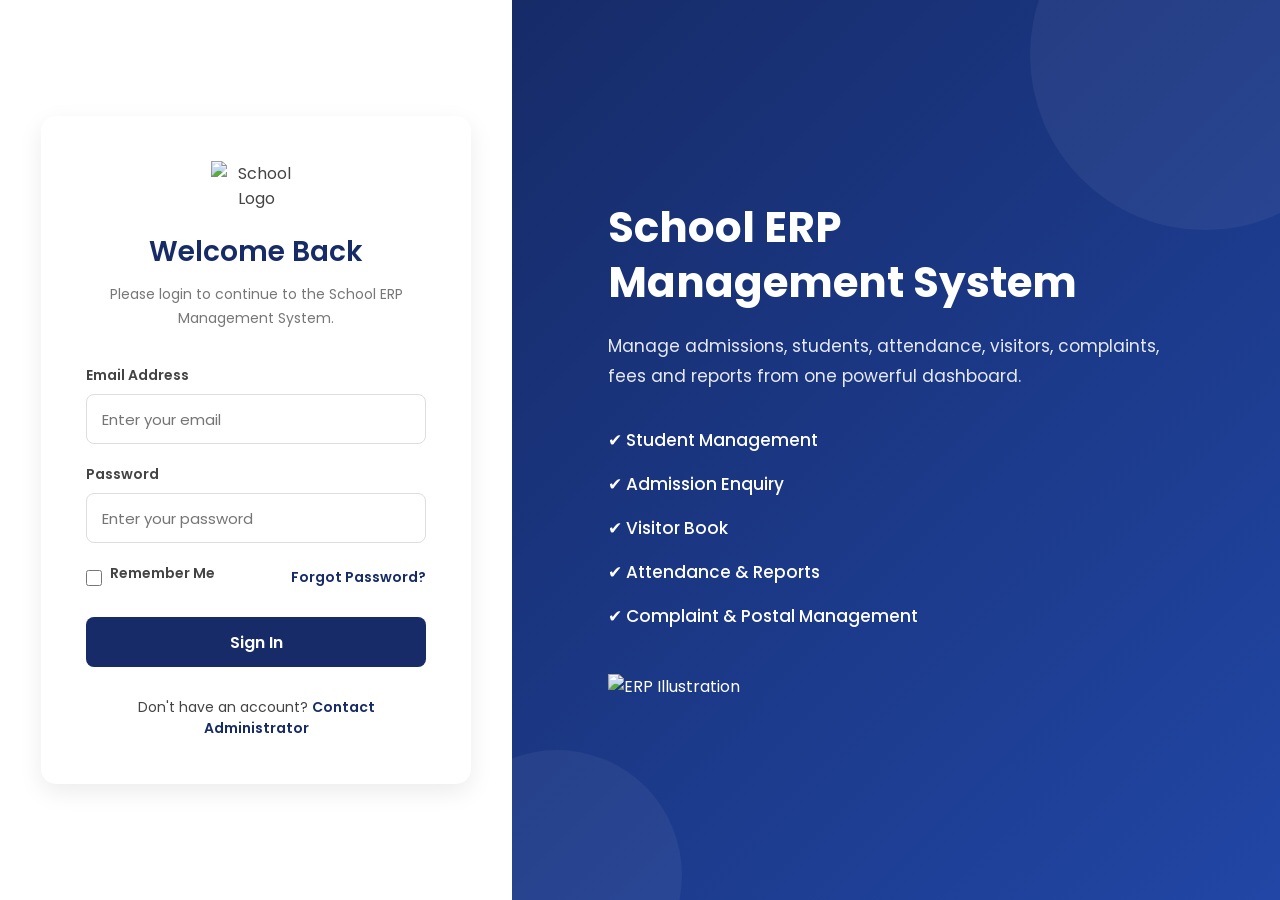
==== index.html @ 75f27704 "Initial commit" ====
<!doctype html>
<html lang="en">
  <head>
    <meta charset="UTF-8" />
    <meta name="viewport" content="width=device-width, initial-scale=1.0" />
    <title>School ERP - Login</title>

    <link rel="stylesheet" href="css/style.css" />
    <link rel="stylesheet" href="css/login.css" />
    <link rel="preconnect" href="https://fonts.googleapis.com" />
    <link rel="preconnect" href="https://fonts.gstatic.com" crossorigin />
    <link
      href="https://fonts.googleapis.com/css2?family=Poppins:wght@300;400;500;600;700&display=swap"
      rel="stylesheet"
    />
  </head>

  <body>
    <div class="login-container">
      <!-- Left Panel -->
      <div class="left-panel">
        <div class="login-card fade">
          <div class="login-header">
            <img src="images/logo.png" alt="School Logo" />
            <h2>Welcome Back</h2>
            <p>Please login to continue to the School ERP Management System.</p>
          </div>

          <form class="login-form">
            <div class="input-group">
              <label>Email Address</label>
              <input
                type="email"
                class="form-control"
                placeholder="Enter your email"
              />
            </div>

            <div class="input-group">
              <label>Password</label>
              <input
                type="password"
                class="form-control"
                placeholder="Enter your password"
              />
            </div>

            <div class="options">
              <div class="remember">
                <input type="checkbox" id="remember" />
                <label for="remember">Remember Me</label>
              </div>

              <a href="#">Forgot Password?</a>
            </div>

            <button type="submit" class="login-btn">Sign In</button>
          </form>

          <div class="login-footer">
            Don't have an account?
            <a href="#">Contact Administrator</a>
          </div>
        </div>
      </div>

      <!-- Right Panel -->
      <div class="right-panel">
        <div class="banner-content">
          <h1>School ERP<br />Management System</h1>

          <p>
            Manage admissions, students, attendance, visitors, complaints, fees
            and reports from one powerful dashboard.
          </p>

          <div class="features">
            <div class="feature">✔ Student Management</div>

            <div class="feature">✔ Admission Enquiry</div>

            <div class="feature">✔ Visitor Book</div>

            <div class="feature">✔ Attendance & Reports</div>

            <div class="feature">✔ Complaint & Postal Management</div>
          </div>

          <img
            src="images/login-banner.png"
            alt="ERP Illustration"
            class="banner-image"
          />
        </div>
      </div>
    </div>

    <script src="js/login.js"></script>
  </body>
</html>
---- css/style.css ----
/* ======================================================
   SCHOOL ERP - GLOBAL STYLESHEET
   Author: ChatGPT
====================================================== */

/* =============================
   GOOGLE FONT
============================= */
@import url("https://fonts.googleapis.com/css2?family=Poppins:wght@300;400;500;600;700;800&display=swap");

/* =============================
   RESET
============================= */

* {
  margin: 0;
  padding: 0;
  box-sizing: border-box;
}

/* =============================
   ROOT VARIABLES
============================= */

:root {
  --primary: #162b68;
  --primary-light: #2146a5;

  --secondary: #f4b544;

  --background: #f4f6f9;

  --white: #ffffff;

  --black: #111111;

  --text: #444444;

  --text-light: #777777;

  --border: #dddddd;

  --success: #28a745;

  --danger: #dc3545;

  --warning: #ffc107;

  --shadow: 0 4px 15px rgba(0, 0, 0, 0.08);

  --radius: 10px;
}

/* =============================
   BODY
============================= */

body {
  font-family: "Poppins", sans-serif;

  background: var(--background);

  color: var(--text);
}

/* =============================
   HEADINGS
============================= */

h1 {
  font-size: 34px;

  font-weight: 700;
}

h2 {
  font-size: 28px;

  font-weight: 600;
}

h3 {
  font-size: 22px;

  font-weight: 600;
}

h4 {
  font-size: 18px;

  font-weight: 600;
}

h5 {
  font-size: 16px;

  font-weight: 600;
}

/* =============================
   PARAGRAPH
============================= */

p {
  color: var(--text-light);

  line-height: 1.7;
}

/* =============================
   LINKS
============================= */

a {
  text-decoration: none;

  color: inherit;
}

/* =============================
   LIST
============================= */

ul {
  list-style: none;
}

/* =============================
   IMAGE
============================= */

img {
  display: block;

  max-width: 100%;
}

/* =============================
   BUTTON
============================= */

button {
  font-family: "Poppins", sans-serif;

  cursor: pointer;
}

/* =============================
   INPUT
============================= */

input,
select,
textarea {
  font-family: "Poppins", sans-serif;

  outline: none;
}

/* =============================
   CONTAINER
============================= */

.container {
  width: 90%;

  max-width: 1400px;

  margin: auto;
}

/* =============================
   CARD
============================= */

.card {
  background: #fff;

  border-radius: 12px;

  box-shadow: var(--shadow);

  padding: 25px;
}

/* =============================
   PRIMARY BUTTON
============================= */

.btn {
  display: inline-flex;

  justify-content: center;

  align-items: center;

  gap: 10px;

  padding: 12px 25px;

  border: none;

  border-radius: 8px;

  background: var(--primary);

  color: white;

  font-size: 15px;

  font-weight: 600;

  transition: 0.3s;
}

.btn:hover {
  background: #0f1d4a;
}

/* =============================
   SECONDARY BUTTON
============================= */

.btn-secondary {
  background: var(--secondary);

  color: #111;
}

.btn-secondary:hover {
  background: #d99c1d;
}

/* =============================
   INPUT FIELD
============================= */

.form-control {
  width: 100%;

  height: 48px;

  padding: 0 15px;

  border: 1px solid var(--border);

  border-radius: 8px;

  transition: 0.3s;

  font-size: 15px;
}

.form-control:focus {
  border-color: var(--primary);

  box-shadow: 0 0 8px rgba(22, 43, 104, 0.15);
}

/* =============================
   LABEL
============================= */

label {
  display: block;

  margin-bottom: 8px;

  font-size: 14px;

  font-weight: 600;
}

/* =============================
   TABLE
============================= */

table {
  width: 100%;

  border-collapse: collapse;
}

th {
  background: #f8f9fb;

  padding: 15px;

  text-align: left;

  font-size: 14px;
}

td {
  padding: 15px;

  border-bottom: 1px solid #eee;
}

/* =============================
   BADGES
============================= */

.badge {
  display: inline-block;

  padding: 6px 12px;

  border-radius: 20px;

  font-size: 12px;

  font-weight: 600;
}

.badge-success {
  background: #d4f8e8;

  color: #0f8a4a;
}

.badge-danger {
  background: #fad7d7;

  color: #c82333;
}

.badge-warning {
  background: #fff4cc;

  color: #c58b00;
}

/* =============================
   FLEX UTILITIES
============================= */

.flex {
  display: flex;
}

.flex-between {
  display: flex;

  justify-content: space-between;

  align-items: center;
}

.flex-center {
  display: flex;

  justify-content: center;

  align-items: center;
}

.flex-column {
  display: flex;

  flex-direction: column;
}

/* =============================
   SPACING
============================= */

.mt-10 {
  margin-top: 10px;
}

.mt-20 {
  margin-top: 20px;
}

.mt-30 {
  margin-top: 30px;
}

.mb-10 {
  margin-bottom: 10px;
}

.mb-20 {
  margin-bottom: 20px;
}

.mb-30 {
  margin-bottom: 30px;
}

/* =============================
   TEXT ALIGNMENT
============================= */

.text-center {
  text-align: center;
}

.text-right {
  text-align: right;
}

/* =============================
   SHADOW
============================= */

.shadow {
  box-shadow: var(--shadow);
}

/* =============================
   BORDER RADIUS
============================= */

.rounded {
  border-radius: 10px;
}

/* =============================
   SCROLLBAR
============================= */

::-webkit-scrollbar {
  width: 8px;
}

::-webkit-scrollbar-track {
  background: #f1f1f1;
}

::-webkit-scrollbar-thumb {
  background: #162b68;

  border-radius: 20px;
}

/* =============================
   FADE ANIMATION
============================= */

@keyframes fadeIn {
  from {
    opacity: 0;

    transform: translateY(10px);
  }

  to {
    opacity: 1;

    transform: translateY(0);
  }
}

.fade {
  animation: fadeIn 0.4s ease;
}
---- css/login.css ----
/* ==========================================
   LOGIN PAGE
========================================== */

body {
  overflow: hidden;
}

/* ==========================================
   MAIN CONTAINER
========================================== */

.login-container {
  display: flex;
  width: 100%;
  height: 100vh;
}

/* ==========================================
   LEFT PANEL
========================================== */

.left-panel {
  width: 40%;
  background: #ffffff;
  display: flex;
  justify-content: center;
  align-items: center;
  padding: 40px;
}

/* ==========================================
   LOGIN CARD
========================================== */

.login-card {
  width: 430px;
  background: #fff;
  padding: 45px;
  border-radius: 15px;
  box-shadow: 0 8px 25px rgba(0, 0, 0, 0.08);
  animation: fadeIn 0.5s ease;
}

/* ==========================================
   HEADER
========================================== */

.login-header {
  text-align: center;
  margin-bottom: 35px;
}

.login-header img {
  width: 90px;
  margin: 0 auto 20px;
}

.login-header h2 {
  color: #162b68;
  margin-bottom: 10px;
}

.login-header p {
  font-size: 14px;
}

/* ==========================================
   INPUT GROUP
========================================== */

.input-group {
  margin-bottom: 20px;
}

.input-group label {
  display: block;
  margin-bottom: 8px;
  font-size: 14px;
  font-weight: 600;
}

.input-group input {
  width: 100%;
  height: 50px;
  padding: 0 15px;
  border: 1px solid #ddd;
  border-radius: 8px;
  transition: 0.3s;
  font-size: 15px;
}

.input-group input:focus {
  border-color: #162b68;
  box-shadow: 0 0 8px rgba(22, 43, 104, 0.15);
}

/* ==========================================
   OPTIONS
========================================== */

.options {
  display: flex;
  justify-content: space-between;
  align-items: center;
  margin-bottom: 25px;
}

.remember {
  display: flex;
  align-items: center;
  gap: 8px;
}

.remember input {
  width: 16px;
  height: 16px;
}

.options a {
  color: #162b68;
  font-size: 14px;
  font-weight: 600;
}

.options a:hover {
  text-decoration: underline;
}

/* ==========================================
   BUTTON
========================================== */

.login-btn {
  width: 100%;
  height: 50px;
  border: none;
  border-radius: 8px;
  background: #162b68;
  color: #fff;
  font-size: 16px;
  font-weight: 600;
  transition: 0.3s;
}

.login-btn:hover {
  background: #0e1f52;
}

/* ==========================================
   FOOTER
========================================== */

.login-footer {
  margin-top: 30px;
  text-align: center;
  font-size: 14px;
}

.login-footer a {
  color: #162b68;
  font-weight: 600;
}

/* ==========================================
   RIGHT PANEL
========================================== */

.right-panel {
  width: 60%;
  background: linear-gradient(135deg, #162b68, #2146a5);
  color: #fff;
  display: flex;
  justify-content: center;
  align-items: center;
  position: relative;
  overflow: hidden;
}

/* Decorative Circles */

.right-panel::before {
  content: "";
  width: 350px;
  height: 350px;
  border-radius: 50%;
  background: rgba(255, 255, 255, 0.05);
  position: absolute;
  top: -120px;
  right: -100px;
}

.right-panel::after {
  content: "";
  width: 250px;
  height: 250px;
  border-radius: 50%;
  background: rgba(255, 255, 255, 0.05);
  position: absolute;
  bottom: -100px;
  left: -80px;
}

/* ==========================================
   BANNER CONTENT
========================================== */

.banner-content {
  width: 75%;
  z-index: 2;
}

.banner-content h1 {
  color: #fff;
  font-size: 42px;
  line-height: 1.3;
  margin-bottom: 20px;
}

.banner-content p {
  color: #e6eaf6;
  font-size: 17px;
  line-height: 1.8;
  margin-bottom: 35px;
}

/* ==========================================
   FEATURES
========================================== */

.features {
  display: flex;
  flex-direction: column;
  gap: 18px;
  margin-bottom: 45px;
}

.feature {
  font-size: 17px;
  font-weight: 500;
  display: flex;
  align-items: center;
  gap: 10px;
}

/* ==========================================
   IMAGE
========================================== */

.banner-image {
  width: 430px;
  margin-top: 20px;
}

/* ==========================================
   RESPONSIVE
========================================== */

@media (max-width: 1200px) {
  .left-panel {
    width: 45%;
  }

  .right-panel {
    width: 55%;
  }
}

@media (max-width: 992px) {
  .login-container {
    flex-direction: column;
  }

  .left-panel {
    width: 100%;
    min-height: 100vh;
  }

  .right-panel {
    display: none;
  }
}

@media (max-width: 480px) {
  .login-card {
    width: 100%;
    padding: 30px;
  }

  .banner-content h1 {
    font-size: 30px;
  }
}
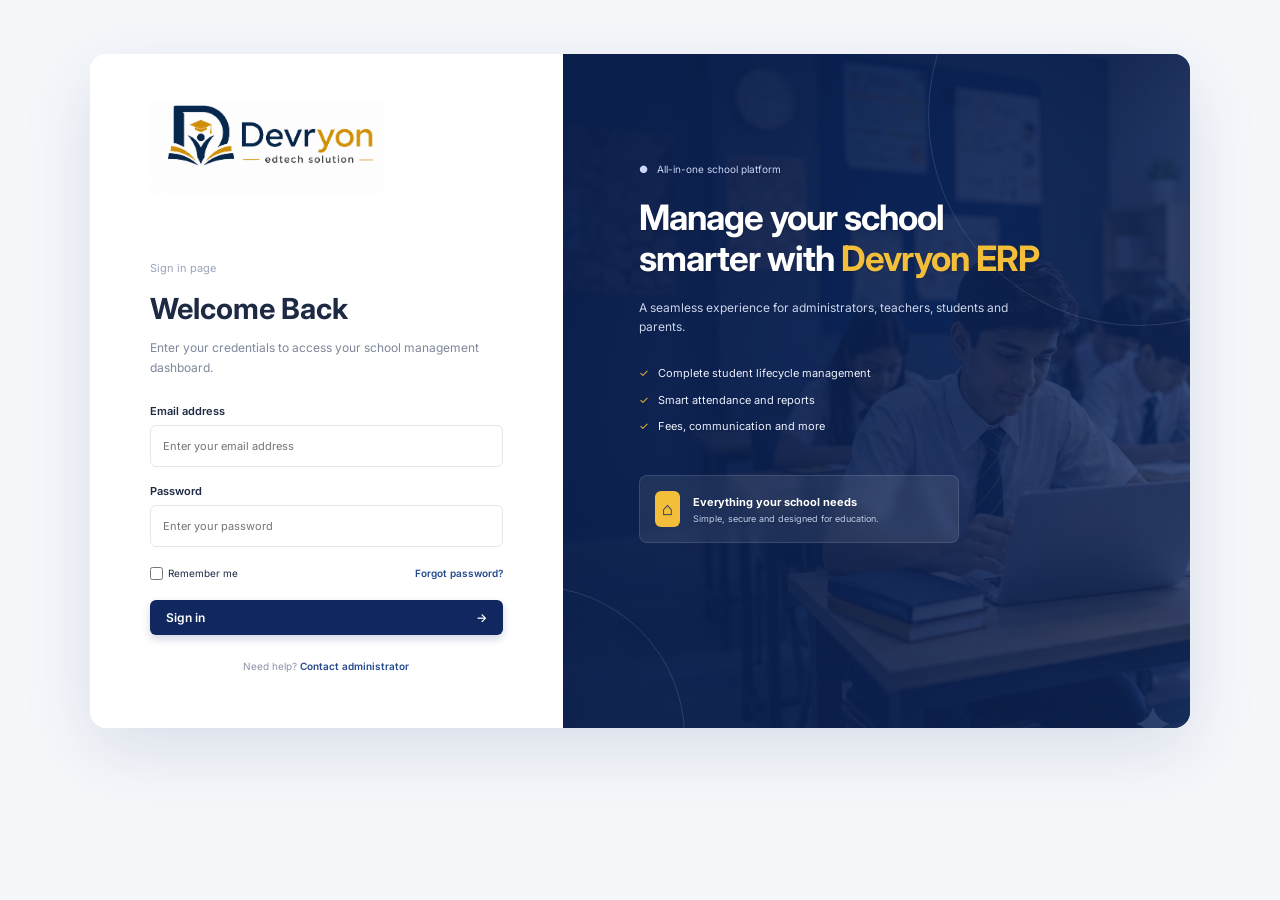
==== commit 119e2911: "Added ERP styles, scripts and updated pages" ====
--- a/index.html
+++ b/index.html
@@ -1,100 +1 @@
-<!doctype html>
-<html lang="en">
-  <head>
-    <meta charset="UTF-8" />
-    <meta name="viewport" content="width=device-width, initial-scale=1.0" />
-    <title>School ERP - Login</title>
-
-    <link rel="stylesheet" href="css/style.css" />
-    <link rel="stylesheet" href="css/login.css" />
-    <link rel="preconnect" href="https://fonts.googleapis.com" />
-    <link rel="preconnect" href="https://fonts.gstatic.com" crossorigin />
-    <link
-      href="https://fonts.googleapis.com/css2?family=Poppins:wght@300;400;500;600;700&display=swap"
-      rel="stylesheet"
-    />
-  </head>
-
-  <body>
-    <div class="login-container">
-      <!-- Left Panel -->
-      <div class="left-panel">
-        <div class="login-card fade">
-          <div class="login-header">
-            <img src="images/logo.png" alt="School Logo" />
-            <h2>Welcome Back</h2>
-            <p>Please login to continue to the School ERP Management System.</p>
-          </div>
-
-          <form class="login-form">
-            <div class="input-group">
-              <label>Email Address</label>
-              <input
-                type="email"
-                class="form-control"
-                placeholder="Enter your email"
-              />
-            </div>
-
-            <div class="input-group">
-              <label>Password</label>
-              <input
-                type="password"
-                class="form-control"
-                placeholder="Enter your password"
-              />
-            </div>
-
-            <div class="options">
-              <div class="remember">
-                <input type="checkbox" id="remember" />
-                <label for="remember">Remember Me</label>
-              </div>
-
-              <a href="#">Forgot Password?</a>
-            </div>
-
-            <button type="submit" class="login-btn">Sign In</button>
-          </form>
-
-          <div class="login-footer">
-            Don't have an account?
-            <a href="#">Contact Administrator</a>
-          </div>
-        </div>
-      </div>
-
-      <!-- Right Panel -->
-      <div class="right-panel">
-        <div class="banner-content">
-          <h1>School ERP<br />Management System</h1>
-
-          <p>
-            Manage admissions, students, attendance, visitors, complaints, fees
-            and reports from one powerful dashboard.
-          </p>
-
-          <div class="features">
-            <div class="feature">✔ Student Management</div>
-
-            <div class="feature">✔ Admission Enquiry</div>
-
-            <div class="feature">✔ Visitor Book</div>
-
-            <div class="feature">✔ Attendance & Reports</div>
-
-            <div class="feature">✔ Complaint & Postal Management</div>
-          </div>
-
-          <img
-            src="images/login-banner.png"
-            alt="ERP Illustration"
-            class="banner-image"
-          />
-        </div>
-      </div>
-    </div>
-
-    <script src="js/login.js"></script>
-  </body>
-</html>
+<!doctype html><html lang="en"><head><meta charset="UTF-8"><meta name="viewport" content="width=device-width,initial-scale=1.0"><title>Sign in | Devryon Demo School</title><link rel="preconnect" href="https://fonts.googleapis.com"><link rel="preconnect" href="https://fonts.gstatic.com" crossorigin><link href="https://fonts.googleapis.com/css2?family=Inter:wght@400;500;600;700&display=swap" rel="stylesheet"><link rel="stylesheet" href="css/erp.css"><style>.login-brand{padding:0!important;height:94px;overflow:hidden;display:block}.login-logo{width:235px;height:94px;object-fit:cover;object-position:center}.login-hero{background:linear-gradient(105deg,rgba(10,30,76,.96),rgba(15,39,92,.76)),url("images/login-hero.jpg") center/cover!important}.hero-content{padding:16px 0;text-shadow:0 1px 2px rgba(0,0,0,.18)}.hero-card{backdrop-filter:blur(4px)}@media(max-width:900px){.login-logo{width:215px}}</style></head><body class="login-page"><main class="login-frame"><section class="signin"><a class="login-brand" href="index.html"><img class="login-logo" src="images/school-logo.png" alt="Devryon Edtech Solution"></a><div class="signin-copy"><p class="eyebrow">Sign in page</p><h1>Welcome Back</h1><p>Enter your credentials to access your school management dashboard.</p><form action="dashboard.html"><label>Email address<input type="email" placeholder="Enter your email address" required></label><label>Password<input type="password" placeholder="Enter your password" required></label><div class="login-options"><label class="remember"><input type="checkbox"> Remember me</label><a href="#">Forgot password?</a></div><button class="btn primary full">Sign in <span>→</span></button></form><p class="help">Need help? <a href="#">Contact administrator</a></p></div></section><section class="login-hero"><div class="hero-content"><span class="hero-chip">● &nbsp; All-in-one school platform</span><h2>Manage your school<br>smarter with <em>Devryon ERP</em></h2><p>A seamless experience for administrators, teachers, students and parents.</p><ul><li>✓ &nbsp; Complete student lifecycle management</li><li>✓ &nbsp; Smart attendance and reports</li><li>✓ &nbsp; Fees, communication and more</li></ul><div class="hero-card"><span class="mini-logo">⌂</span><div><strong>Everything your school needs</strong><small>Simple, secure and designed for education.</small></div></div></div></section></main></body></html>
--- a/css/erp.css
+++ b/css/erp.css
@@ -0,0 +1 @@
+:root{--navy:#10285f;--navy2:#203d7c;--gold:#f3bf3b;--ink:#1e2944;--muted:#7f899d;--line:#e9edf5;--paper:#fff;--bg:#f7f8fc;--green:#37b568;--orange:#f0a51b;--red:#ef5c57}*{box-sizing:border-box}body{margin:0;background:var(--bg);color:var(--ink);font:13px Inter,Arial,sans-serif}.app-shell{min-height:100vh;display:flex}.sidebar{width:254px;flex:none;background:linear-gradient(155deg,#0e255b,#183976);color:#e8efff;padding:25px 12px;position:fixed;inset:0 auto 0 0;z-index:5;overflow:auto}.brand,.login-brand{display:flex;align-items:center;gap:9px;color:white;text-decoration:none;padding:0 12px 19px}.brand-mark{display:grid;place-items:center;background:var(--gold);color:var(--navy);border-radius:9px;font-size:22px;width:37px;height:37px;font-weight:800}.brand strong,.login-brand strong{display:block;font-size:18px;letter-spacing:-.7px}.brand em,.login-brand em{display:block;color:var(--gold);font-style:normal;font-size:12px;font-weight:600}.session{border:1px solid rgba(255,255,255,.16);border-radius:7px;padding:12px;margin:0 3px 24px;font-size:11px;font-weight:600}.nav-label{text-transform:uppercase;color:#94a7ce;letter-spacing:.8px;font-size:10px;font-weight:700;margin:0 12px 10px}.sidebar nav a{display:flex;align-items:center;gap:12px;color:#dde6fa;text-decoration:none;padding:12px 13px;border-radius:7px;margin:2px 0;font-weight:600;font-size:12px}.sidebar nav a b{margin-left:auto;font-size:20px;font-weight:400}.sidebar nav a.active,.sidebar nav a:hover{background:rgba(255,255,255,.12);box-shadow:inset 3px 0 var(--gold);color:#fff}.workspace{width:calc(100% - 254px);margin-left:254px}.topbar{height:65px;background:#fff;border-bottom:1px solid var(--line);padding:0 30px;display:flex;align-items:center;justify-content:space-between}.crumb{color:#8b94a6;font-size:12px}.crumb span{padding:0 7px;color:#c6cedb}.crumb strong{color:#45516a}.top-actions{display:flex;align-items:center;gap:14px;color:#657088;font-size:12px}.top-actions button,.menu-toggle{border:0;background:transparent;color:#5e6a83;font-size:19px}.avatar{display:grid;place-items:center;width:29px;height:29px;border-radius:50%;background:#e6eefc;color:#31528f;font-weight:700}.menu-toggle{display:none}.page{padding:28px 32px 45px;max-width:1510px}.criteria,.list-card,.info-card{background:#fff;border:1px solid var(--line);border-radius:8px;box-shadow:0 2px 8px rgba(25,46,84,.035)}.criteria{padding:17px 19px;margin-bottom:16px}.section-label{font-size:12px;font-weight:700;margin-bottom:15px}.section-label:before{content:"";display:inline-block;width:3px;height:13px;background:var(--gold);border-radius:2px;margin-right:8px;vertical-align:-2px}.filter-grid{display:grid;grid-template-columns:repeat(5,minmax(120px,1fr)) auto;gap:15px;align-items:end}.field label,.form-field label{display:block;font-size:10px;font-weight:600;margin:0 0 6px;color:#47536c}.field input,.field select,.form-field input,.form-field select,.form-field textarea{width:100%;height:36px;border:1px solid #e2e7f0;border-radius:6px;background:#fbfcff;padding:0 10px;color:#68748b;font:11px Inter}.field input::placeholder{color:#aeb7c5}.field select,.form-field select{appearance:auto}.field-search{width:83px;height:36px;border:0;border-radius:5px;background:var(--navy);color:#fff;font-size:11px;font-weight:600}.reset{color:#d09e25;font-size:10px;text-align:right;margin-top:8px}.list-card{padding:16px 18px}.card-heading{display:flex;justify-content:space-between;align-items:center;margin-bottom:14px;font-weight:700;font-size:12px}.btn{border:0;border-radius:6px;padding:10px 16px;font:600 11px Inter;cursor:pointer}.btn.primary{color:#fff;background:var(--navy);box-shadow:0 4px 9px #152b6331}.btn.primary:hover{background:#193a80}.btn.ghost{background:#fff;border:1px solid #e3e7ee;color:#69748a}.table-tools{display:flex;justify-content:space-between;align-items:center;margin:10px 0 13px;gap:10px}.table-tools input{height:34px;width:205px;border:1px solid #e5e9ef;border-radius:6px;padding:0 10px;font:10px Inter}.tool-actions{display:flex;align-items:center;gap:7px}.tool-actions select,.export{height:32px;border:1px solid #e5e9ef;background:#fff;border-radius:5px;padding:0 7px;font:10px Inter;color:#657086}.export{width:31px;padding:0}.table-wrap{overflow:auto}table{width:100%;border-collapse:collapse;white-space:nowrap}thead{background:var(--navy);color:#fff}th{font-size:9px;padding:11px 9px;text-align:left;font-weight:600}td{padding:10px 9px;border-bottom:1px solid #edf0f5;font-size:10px;color:#58647b}tr:hover td{background:#fbfcff}.person{display:flex;align-items:center;gap:7px;color:#3c4a65;font-weight:600}.initial{width:20px;height:20px;display:grid;place-items:center;border-radius:50%;background:#e8effe;color:#526cb1;font-size:9px}.status{border-radius:12px;padding:4px 8px;font-size:9px;background:#e8f8ed;color:#2eab5b}.dots{color:#9aa4b8}.row-actions{display:flex;gap:4px}.row-actions button{border:0;width:23px;height:23px;border-radius:4px;color:#fff;font-size:11px;cursor:pointer;background:var(--navy)}.row-actions .edit{background:#f2ae23}.row-actions .delete{background:#ec655d}.pager{display:flex;justify-content:space-between;align-items:center;padding-top:13px;color:#8e97a7;font-size:9px}.pages button{border:1px solid #e7ebf2;background:#fff;color:#718097;width:23px;height:22px;border-radius:4px;font-size:10px}.pages .current{background:var(--navy);color:#fff}.empty-view{padding:65px 20px;text-align:center}.empty-view .big-icon{font-size:42px;color:var(--gold)}.empty-view h1{font-size:22px;margin:12px 0 7px}.empty-view p{color:var(--muted)}.modal{position:fixed;z-index:20;inset:0;background:#14224491;display:none;align-items:center;justify-content:center;padding:24px}.modal.show{display:flex}.modal-card{width:min(950px,100%);max-height:94vh;overflow:auto;background:#fff;border-radius:9px;box-shadow:0 24px 60px #08132f73;border:7px solid #30374f}.modal-head{background:linear-gradient(110deg,#142861,#263d88);color:#fff;padding:15px 20px;border-bottom:2px solid var(--gold);display:flex;align-items:center;justify-content:space-between}.modal-head>div{display:flex;align-items:center;gap:12px}.modal-icon{width:34px;height:34px;border-radius:50%;background:#ffffff1a;display:grid;place-items:center;color:var(--gold);font-size:18px}.modal-head strong{font-size:14px;display:block}.modal-head small{font-size:9px;opacity:.75}.modal-close{border:0;border-radius:50%;background:#ffffff16;color:#cbd7fc;font-size:24px;width:29px;height:29px;cursor:pointer}.modal-body{padding:22px 20px;display:grid;grid-template-columns:repeat(3,1fr);gap:15px 18px}.form-field input,.form-field select{height:40px;font-size:10px}.form-field textarea{height:65px;padding:10px;resize:vertical}.form-field.wide{grid-column:span 3}.modal-foot{border-top:1px solid #e9edf3;padding:15px 20px;display:flex;justify-content:flex-end;gap:10px}.login-page{background:#f5f7fb;min-height:100vh;padding:6vh 7vw}.login-frame{max-width:1180px;min-height:650px;margin:auto;display:grid;grid-template-columns:43% 57%;background:#fff;border-radius:16px;overflow:hidden;box-shadow:0 22px 70px #1c366620}.signin{padding:46px 60px}.login-brand{color:var(--navy);padding:0}.login-brand strong{color:var(--navy)}.signin-copy{margin-top:67px}.eyebrow{color:#99a4b9;font-size:11px;margin:0 0 16px}.signin h1{font-size:29px;margin:0 0 10px}.signin-copy>p:not(.eyebrow):not(.help){color:#7d8799;line-height:1.65;font-size:12px;margin-bottom:26px}.signin form>label{display:block;font-size:11px;font-weight:600;margin:17px 0}.signin input:not([type=checkbox]){width:100%;height:42px;border:1px solid #e2e6ee;border-radius:6px;margin-top:7px;padding:0 12px;font:11px Inter}.login-options{display:flex;justify-content:space-between;align-items:center;font-size:10px;margin:20px 0}.login-options a,.help a{color:#24498e;text-decoration:none;font-weight:600}.remember{display:flex!important;align-items:center;gap:5px;margin:0!important;font-weight:400!important}.remember input{margin:0}.full{width:100%;display:flex;justify-content:space-between;font-size:12px}.help{text-align:center;margin-top:25px;color:#8993a6;font-size:10px}.login-hero{background:linear-gradient(135deg,#102961d9,#172e65eF),radial-gradient(circle at 75% 30%,#5872b6,transparent 40%);padding:90px 76px;color:#fff;position:relative;overflow:hidden}.login-hero:before,.login-hero:after{content:"";position:absolute;border:1px solid #ffffff20;border-radius:50%}.login-hero:before{width:420px;height:420px;right:-160px;top:-150px}.login-hero:after{width:300px;height:300px;left:-180px;bottom:-160px}.hero-content{position:relative;z-index:1;max-width:480px}.hero-chip{color:#cbd8fa;font-size:10px}.hero-content h2{font-size:35px;line-height:1.18;margin:21px 0 18px;letter-spacing:-1px}.hero-content h2 em{color:var(--gold);font-style:normal}.hero-content p{color:#cbd5ed;line-height:1.65;font-size:12px;max-width:370px}.hero-content ul{padding:11px 0 25px;list-style:none;color:#ecf1ff;font-size:11px;line-height:2.4}.hero-content li::first-letter{color:var(--gold)}.hero-card{display:flex;gap:13px;align-items:center;background:#ffffff14;border:1px solid #ffffff1e;border-radius:8px;padding:15px;width:320px}.mini-logo{background:var(--gold);color:var(--navy);border-radius:6px;padding:7px;font-size:18px}.hero-card strong,.hero-card small{display:block}.hero-card strong{font-size:11px}.hero-card small{font-size:9px;color:#c4d0ef;margin-top:4px}@media(max-width:900px){.sidebar{transform:translateX(-100%);transition:.25s}.sidebar.open{transform:none}.workspace{width:100%;margin:0}.menu-toggle{display:block}.topbar{padding:0 16px}.crumb{display:none}.page{padding:18px}.filter-grid{grid-template-columns:repeat(2,1fr)}.modal-body{grid-template-columns:1fr 1fr}.form-field.wide{grid-column:span 2}.login-page{padding:0}.login-frame{min-height:100vh;border-radius:0;grid-template-columns:1fr}.login-hero{display:none}.signin{padding:40px 28px}.signin-copy{margin-top:50px}}@media(max-width:530px){.top-actions span:not(.avatar),.top-actions b{display:none}.filter-grid{grid-template-columns:1fr}.field-search{width:100%}.table-tools{align-items:stretch;flex-direction:column}.table-tools input{width:100%}.modal-body{grid-template-columns:1fr}.form-field.wide{grid-column:auto}.modal{padding:8px}.modal-card{border-width:3px}.modal-foot{padding:12px}.page{padding:13px}.criteria,.list-card{padding:13px}}
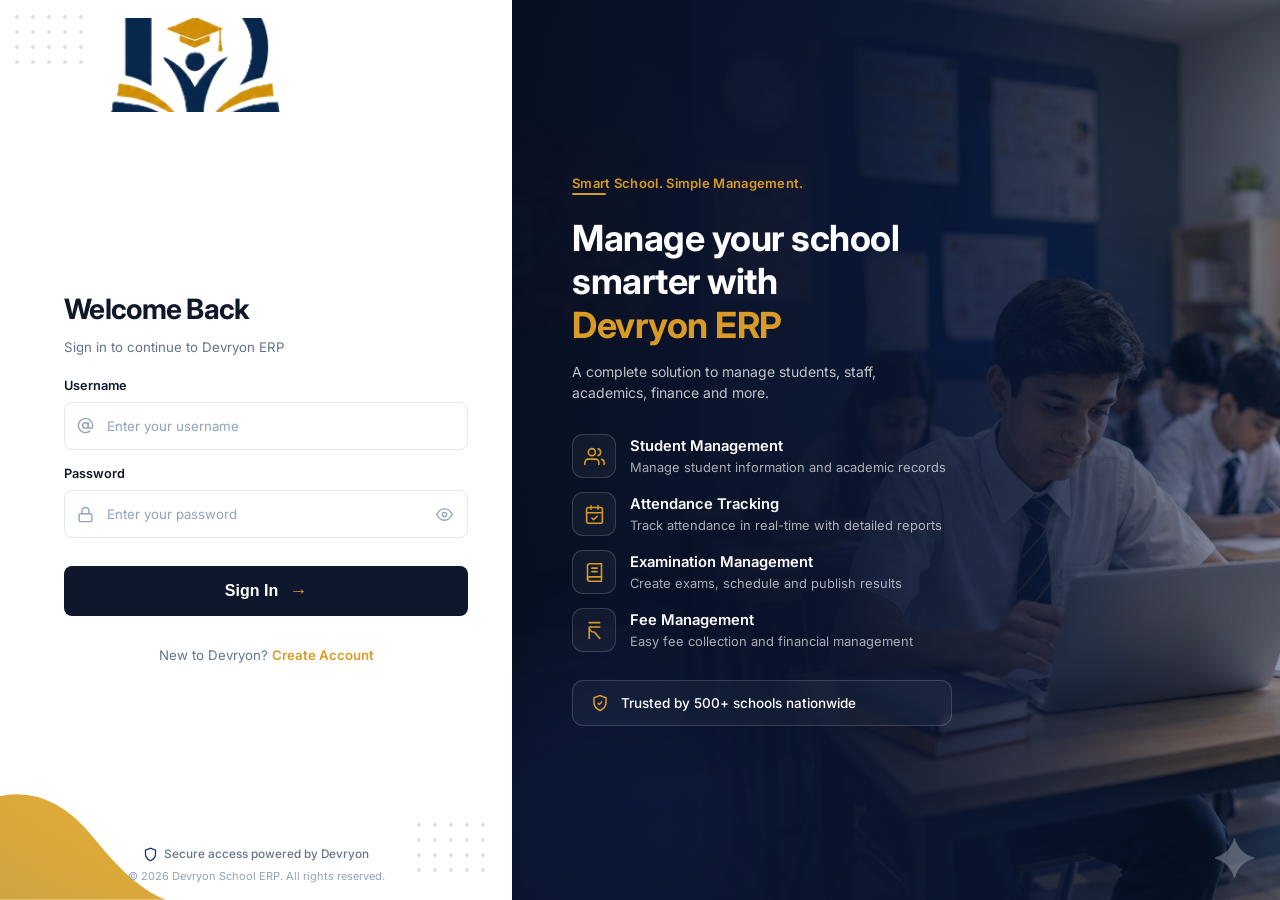
==== commit b56c5e1b: "Front-oofice" ====
--- a/index.html
+++ b/index.html
@@ -1 +1,200 @@
-<!doctype html><html lang="en"><head><meta charset="UTF-8"><meta name="viewport" content="width=device-width,initial-scale=1.0"><title>Sign in | Devryon Demo School</title><link rel="preconnect" href="https://fonts.googleapis.com"><link rel="preconnect" href="https://fonts.gstatic.com" crossorigin><link href="https://fonts.googleapis.com/css2?family=Inter:wght@400;500;600;700&display=swap" rel="stylesheet"><link rel="stylesheet" href="css/erp.css"><style>.login-brand{padding:0!important;height:94px;overflow:hidden;display:block}.login-logo{width:235px;height:94px;object-fit:cover;object-position:center}.login-hero{background:linear-gradient(105deg,rgba(10,30,76,.96),rgba(15,39,92,.76)),url("images/login-hero.jpg") center/cover!important}.hero-content{padding:16px 0;text-shadow:0 1px 2px rgba(0,0,0,.18)}.hero-card{backdrop-filter:blur(4px)}@media(max-width:900px){.login-logo{width:215px}}</style></head><body class="login-page"><main class="login-frame"><section class="signin"><a class="login-brand" href="index.html"><img class="login-logo" src="images/school-logo.png" alt="Devryon Edtech Solution"></a><div class="signin-copy"><p class="eyebrow">Sign in page</p><h1>Welcome Back</h1><p>Enter your credentials to access your school management dashboard.</p><form action="dashboard.html"><label>Email address<input type="email" placeholder="Enter your email address" required></label><label>Password<input type="password" placeholder="Enter your password" required></label><div class="login-options"><label class="remember"><input type="checkbox"> Remember me</label><a href="#">Forgot password?</a></div><button class="btn primary full">Sign in <span>→</span></button></form><p class="help">Need help? <a href="#">Contact administrator</a></p></div></section><section class="login-hero"><div class="hero-content"><span class="hero-chip">● &nbsp; All-in-one school platform</span><h2>Manage your school<br>smarter with <em>Devryon ERP</em></h2><p>A seamless experience for administrators, teachers, students and parents.</p><ul><li>✓ &nbsp; Complete student lifecycle management</li><li>✓ &nbsp; Smart attendance and reports</li><li>✓ &nbsp; Fees, communication and more</li></ul><div class="hero-card"><span class="mini-logo">⌂</span><div><strong>Everything your school needs</strong><small>Simple, secure and designed for education.</small></div></div></div></section></main></body></html>
+<!DOCTYPE html>
+<html lang="en">
+<head>
+  <meta charset="UTF-8">
+  <meta name="viewport" content="width=device-width, initial-scale=1.0">
+  <title>Sign In | Devryon School ERP</title>
+  <link rel="preconnect" href="https://fonts.googleapis.com">
+  <link rel="preconnect" href="https://fonts.gstatic.com" crossorigin>
+  <link href="https://fonts.googleapis.com/css2?family=Inter:wght@400;500;600;700;800&display=swap" rel="stylesheet">
+  <link rel="stylesheet" href="css/signup.css">
+</head>
+<body>
+  <div class="page-container">
+    <main class="left-section">
+      <svg class="dots-pattern dots-top-left" width="80" height="60" viewBox="0 0 80 60" fill="none">
+        <pattern id="dotPatternTop" x="0" y="0" width="16" height="15" patternUnits="userSpaceOnUse">
+          <circle cx="3" cy="3" r="2" fill="#cbd5e1"/>
+        </pattern>
+        <rect width="80" height="60" fill="url(#dotPatternTop)"/>
+      </svg>
+
+      <svg class="dots-pattern dots-bottom-right" width="80" height="60" viewBox="0 0 80 60" fill="none">
+        <pattern id="dotPatternBottom" x="0" y="0" width="16" height="15" patternUnits="userSpaceOnUse">
+          <circle cx="3" cy="3" r="2" fill="#cbd5e1"/>
+        </pattern>
+        <rect width="80" height="60" fill="url(#dotPatternBottom)"/>
+      </svg>
+
+      <svg class="gold-wave-bottom" viewBox="0 0 160 140" fill="none" xmlns="http://www.w3.org/2000/svg">
+        <defs>
+          <linearGradient id="goldGradient" x1="0%" y1="100%" x2="100%" y2="0%">
+            <stop offset="0%" stop-color="#cca038" />
+            <stop offset="100%" stop-color="#e6a827" />
+          </linearGradient>
+        </defs>
+        <path d="M0,140 L0,40 Q50,30 90,80 Q130,130 160,140 Z" fill="url(#goldGradient)" opacity="0.95" />
+      </svg>
+
+      <header class="brand-header">
+        <a href="index.html" class="logo-container" title="Devryon Edtech Solution" aria-label="Devryon home">
+          <img src="images/school-logo.png" alt="Devryon edtech solution" class="logo-img">
+        </a>
+      </header>
+
+      <div class="signup-content">
+        <div class="form-header">
+          <h1 class="form-title">Welcome Back</h1>
+          <p class="form-subtitle">Sign in to continue to Devryon ERP</p>
+        </div>
+
+        <form id="loginForm" class="signup-form" novalidate>
+          <div class="form-group">
+            <label for="username" class="form-label">Username</label>
+            <div class="input-wrapper">
+              <span class="input-icon-left">
+                <svg viewBox="0 0 24 24">
+                  <circle cx="12" cy="12" r="4"></circle>
+                  <path d="M16 8v5a3 3 0 0 0 6 0v-1a10 10 0 1 0-3.92 7.94"></path>
+                </svg>
+              </span>
+              <input type="text" id="username" name="username" class="form-input" placeholder="Enter your username" autocomplete="username" required>
+            </div>
+            <span class="error-text" id="usernameError"></span>
+          </div>
+
+          <div class="form-group">
+            <label for="password" class="form-label">Password</label>
+            <div class="input-wrapper">
+              <span class="input-icon-left">
+                <svg viewBox="0 0 24 24">
+                  <rect x="3" y="11" width="18" height="11" rx="2" ry="2"></rect>
+                  <path d="M7 11V7a5 5 0 0 1 10 0v4"></path>
+                </svg>
+              </span>
+              <input type="password" id="password" name="password" class="form-input has-right-icon" placeholder="Enter your password" autocomplete="current-password" required>
+              <button type="button" id="togglePassword" class="password-toggle-btn" aria-label="Show password">
+                <svg viewBox="0 0 24 24">
+                  <path d="M1 12s4-8 11-8 11 8 11 8-4 8-11 8-11-8-11-8z"></path>
+                  <circle cx="12" cy="12" r="3"></circle>
+                </svg>
+              </button>
+            </div>
+            <span class="error-text" id="passwordError"></span>
+          </div>
+
+          <button type="submit" class="submit-btn">
+            Sign In <span class="btn-arrow">&rarr;</span>
+          </button>
+
+          <p class="login-redirect">
+            New to Devryon? <a href="html/signup.html" class="gold-accent-link">Create Account</a>
+          </p>
+        </form>
+      </div>
+
+      <footer class="left-footer">
+        <div class="security-badge">
+          <svg viewBox="0 0 24 24">
+            <path d="M12 22s8-4 8-10V5l-8-3-8 3v7c0 6 8 10 8 10z"></path>
+          </svg>
+          <span>Secure access powered by Devryon</span>
+        </div>
+        <p class="copyright-text">&copy; 2026 Devryon School ERP. All rights reserved.</p>
+      </footer>
+    </main>
+
+    <aside class="right-section">
+      <div class="promo-decor-circle-1"></div>
+      <div class="promo-decor-circle-2"></div>
+
+      <div class="promo-content">
+        <div class="promo-eyebrow">
+          <span>Smart School. Simple Management.</span>
+          <div class="eyebrow-dash"></div>
+        </div>
+
+        <h2 class="promo-headline">
+          Manage your school<br>
+          smarter with<br>
+          <span class="gold-text">Devryon ERP</span>
+        </h2>
+
+        <p class="promo-description">
+          A complete solution to manage students, staff, academics, finance and more.
+        </p>
+
+        <div class="features-list">
+          <div class="feature-item">
+            <div class="feature-icon-box">
+              <svg viewBox="0 0 24 24">
+                <path d="M17 21v-2a4 4 0 0 0-4-4H5a4 4 0 0 0-4 4v2"></path>
+                <circle cx="9" cy="7" r="4"></circle>
+                <path d="M23 21v-2a4 4 0 0 0-3-3.87"></path>
+                <path d="M16 3.13a4 4 0 0 1 0 7.75"></path>
+              </svg>
+            </div>
+            <div class="feature-text-group">
+              <h3 class="feature-title">Student Management</h3>
+              <p class="feature-desc">Manage student information and academic records</p>
+            </div>
+          </div>
+
+          <div class="feature-item">
+            <div class="feature-icon-box">
+              <svg viewBox="0 0 24 24">
+                <rect x="3" y="4" width="18" height="18" rx="2" ry="2"></rect>
+                <line x1="16" y1="2" x2="16" y2="6"></line>
+                <line x1="8" y1="2" x2="8" y2="6"></line>
+                <line x1="3" y1="10" x2="21" y2="10"></line>
+                <polyline points="9 16 11 18 15 14"></polyline>
+              </svg>
+            </div>
+            <div class="feature-text-group">
+              <h3 class="feature-title">Attendance Tracking</h3>
+              <p class="feature-desc">Track attendance in real-time with detailed reports</p>
+            </div>
+          </div>
+
+          <div class="feature-item">
+            <div class="feature-icon-box">
+              <svg viewBox="0 0 24 24">
+                <path d="M4 19.5A2.5 2.5 0 0 1 6.5 17H20"></path>
+                <path d="M6.5 2H20v20H6.5A2.5 2.5 0 0 1 4 19.5v-15A2.5 2.5 0 0 1 6.5 2z"></path>
+                <line x1="9" y1="7" x2="15" y2="7"></line>
+                <line x1="9" y1="11" x2="15" y2="11"></line>
+              </svg>
+            </div>
+            <div class="feature-text-group">
+              <h3 class="feature-title">Examination Management</h3>
+              <p class="feature-desc">Create exams, schedule and publish results</p>
+            </div>
+          </div>
+
+          <div class="feature-item">
+            <div class="feature-icon-box">
+              <svg viewBox="0 0 24 24">
+                <path d="M6 3h12M6 8h12M6 8c0 3.5 2.5 6 6 6M6 8v13M12 14l6 7"></path>
+              </svg>
+            </div>
+            <div class="feature-text-group">
+              <h3 class="feature-title">Fee Management</h3>
+              <p class="feature-desc">Easy fee collection and financial management</p>
+            </div>
+          </div>
+        </div>
+
+        <div class="trusted-badge-box">
+          <svg viewBox="0 0 24 24">
+            <path d="M12 22s8-4 8-10V5l-8-3-8 3v7c0 6 8 10 8 10z"></path>
+            <polyline points="9 12 11 14 15 10"></polyline>
+          </svg>
+          <span>Trusted by 500+ schools nationwide</span>
+        </div>
+      </div>
+    </aside>
+  </div>
+
+  <script src="js/login.js"></script>
+</body>
+</html>
--- a/css/signup.css
+++ b/css/signup.css
@@ -0,0 +1,763 @@
+/* ======================================================
+   DEVRYON ERP - SIGN UP / REGISTRATION PAGE STYLESHEET
+   Design System: Navy Blue + Gold + White
+====================================================== */
+
+/* ==========================================
+   DESIGN TOKENS & CSS VARIABLES
+========================================== */
+:root {
+  --navy: #162b68;
+  --navy-dark: #0e172c;
+  --navy-light: #2146a5;
+  --gold: #d99b26;
+  --gold-hover: #c68a18;
+  --gold-light: #fef3c7;
+  --white: #ffffff;
+  --bg-light: #f8fafc;
+  --text-dark: #0f172a;
+  --text-body: #334155;
+  --text-muted: #64748b;
+  --border-color: #e2e8f0;
+  --border-focus: #162b68;
+  --error: #ef4444;
+  --error-bg: #fef2f2;
+  --shadow-sm: 0 1px 3px rgba(0, 0, 0, 0.05);
+  --shadow-card: 0 10px 25px -5px rgba(0, 0, 0, 0.08);
+  --radius-sm: 6px;
+  --radius-md: 8px;
+  --radius-lg: 12px;
+  --font-family: 'Inter', system-ui, -apple-system, BlinkMacSystemFont, 'Segoe UI', Roboto, sans-serif;
+}
+
+/* ==========================================
+   RESET & GLOBAL BASE
+========================================== */
+* {
+  margin: 0;
+  padding: 0;
+  box-sizing: border-box;
+}
+
+html, body {
+  width: 100%;
+  height: 100%;
+  font-family: var(--font-family);
+  background-color: var(--bg-light);
+  color: var(--text-body);
+  line-height: 1.5;
+  -webkit-font-smoothing: antialiased;
+  -moz-osx-font-smoothing: grayscale;
+}
+
+body {
+  min-height: 100vh;
+  display: flex;
+  overflow-x: hidden;
+  overflow-y: hidden;
+}
+
+/* ==========================================
+   MAIN LAYOUT CONTAINER (40% / 60%)
+========================================== */
+.page-container {
+  display: flex;
+  width: 100vw;
+  min-height: 100vh;
+  position: relative;
+}
+
+/* ==========================================
+   LEFT SIGN-UP SECTION (40% Width)
+========================================== */
+.left-section {
+  width: 40%;
+  background: var(--white);
+  display: flex;
+  flex-direction: column;
+  justify-content: space-between;
+  padding: 18px 40px 16px;
+  position: relative;
+  overflow-y: auto;
+  z-index: 1;
+}
+
+/* Scrollbar for left section if needed on low heights */
+.left-section::-webkit-scrollbar {
+  width: 5px;
+}
+.left-section::-webkit-scrollbar-track {
+  background: transparent;
+}
+.left-section::-webkit-scrollbar-thumb {
+  background: #cbd5e1;
+  border-radius: 4px;
+}
+
+/* Decorative Background Elements */
+.dots-pattern {
+  position: absolute;
+  pointer-events: none;
+  z-index: 0;
+  opacity: 0.7;
+}
+
+.dots-top-left {
+  top: 14px;
+  left: 14px;
+}
+
+.dots-bottom-right {
+  bottom: 18px;
+  right: 16px;
+}
+
+.gold-wave-bottom {
+  position: absolute;
+  bottom: 0;
+  left: 0;
+  pointer-events: none;
+  z-index: 0;
+  width: 166px;
+  height: 146px;
+}
+
+/* Header & Brand Logo */
+.brand-header {
+  position: relative;
+  z-index: 2;
+  margin-bottom: 8px;
+  margin-left: 24px;
+}
+
+.logo-container {
+  display: inline-flex;
+  align-items: center;
+  text-decoration: none;
+}
+
+.logo-img {
+  width: 235px;
+  height: 94px;
+  object-fit: cover;
+  object-position: center;
+  display: block;
+}
+
+/* Form Container */
+.signup-content {
+  position: relative;
+  z-index: 2;
+  width: 100%;
+  max-width: 404px;
+  margin: 0 0 0 24px;
+}
+
+.form-header {
+  margin-bottom: 18px;
+}
+
+.form-title {
+  font-size: 28px;
+  font-weight: 700;
+  color: var(--text-dark);
+  letter-spacing: -0.7px;
+  margin-bottom: 8px;
+}
+
+.form-subtitle {
+  font-size: 13.25px;
+  color: var(--text-muted);
+}
+
+/* Registration Form */
+.signup-form {
+  display: flex;
+  flex-direction: column;
+  gap: 14px;
+}
+
+/* Input Fields */
+.form-group {
+  display: flex;
+  flex-direction: column;
+  gap: 7px;
+}
+
+.form-label {
+  font-size: 12.75px;
+  font-weight: 600;
+  color: var(--text-dark);
+  display: flex;
+  justify-content: space-between;
+  align-items: center;
+}
+
+.input-wrapper {
+  position: relative;
+  display: flex;
+  align-items: center;
+}
+
+.input-icon-left {
+  position: absolute;
+  left: 13px;
+  color: #94a3b8;
+  display: flex;
+  align-items: center;
+  justify-content: center;
+  pointer-events: none;
+  transition: color 0.2s ease;
+}
+
+.input-icon-left svg {
+  width: 17px;
+  height: 17px;
+  fill: none;
+  stroke: currentColor;
+  stroke-width: 2;
+  stroke-linecap: round;
+  stroke-linejoin: round;
+}
+
+.form-input {
+  width: 100%;
+  height: 48px;
+  padding: 0 14px 0 42px;
+  font-size: 13.25px;
+  font-family: inherit;
+  color: var(--text-dark);
+  background-color: var(--white);
+  border: 1px solid var(--border-color);
+  border-radius: var(--radius-md);
+  outline: none;
+  transition: border-color 0.2s ease, box-shadow 0.2s ease;
+}
+
+.form-input.has-right-icon {
+  padding-right: 42px;
+}
+
+.form-input::placeholder {
+  color: #94a3b8;
+}
+
+.form-input:focus {
+  border-color: var(--navy);
+  box-shadow: 0 0 0 3px rgba(22, 43, 104, 0.1);
+}
+
+.form-input:focus + .input-icon-left,
+.input-wrapper:focus-within .input-icon-left {
+  color: var(--navy);
+}
+
+/* Field Error State */
+.form-group.error .form-input {
+  border-color: var(--error);
+  background-color: var(--error-bg);
+}
+
+.form-group.error .input-icon-left {
+  color: var(--error);
+}
+
+.error-text {
+  font-size: 11.25px;
+  color: var(--error);
+  margin-top: 1px;
+  display: none;
+  font-weight: 500;
+}
+
+.form-group.error .error-text {
+  display: block;
+}
+
+/* Password Toggle Icon Button */
+.password-toggle-btn {
+  position: absolute;
+  right: 11px;
+  background: none;
+  border: none;
+  color: #94a3b8;
+  cursor: pointer;
+  padding: 4px;
+  display: flex;
+  align-items: center;
+  justify-content: center;
+  border-radius: 4px;
+  transition: color 0.2s ease;
+}
+
+.password-toggle-btn:hover {
+  color: var(--navy);
+}
+
+.password-toggle-btn svg {
+  width: 17px;
+  height: 17px;
+  fill: none;
+  stroke: currentColor;
+  stroke-width: 2;
+  stroke-linecap: round;
+  stroke-linejoin: round;
+}
+
+/* Terms Checkbox */
+.terms-group {
+  margin-top: 0;
+  margin-bottom: 0;
+}
+
+.checkbox-container {
+  display: flex;
+  align-items: center;
+  gap: 9px;
+  cursor: pointer;
+  user-select: none;
+  font-size: 12.9px;
+  color: var(--text-body);
+}
+
+.checkbox-container input[type="checkbox"] {
+  appearance: none;
+  -webkit-appearance: none;
+  width: 18px;
+  height: 18px;
+  border: 1.5px solid #cbd5e1;
+  border-radius: 4px;
+  outline: none;
+  cursor: pointer;
+  display: grid;
+  place-content: center;
+  transition: all 0.2s ease;
+  background-color: var(--white);
+  flex-shrink: 0;
+}
+
+.checkbox-container input[type="checkbox"]:hover {
+  border-color: var(--navy);
+}
+
+.checkbox-container input[type="checkbox"]:checked {
+  background-color: var(--navy);
+  border-color: var(--navy);
+}
+
+.checkbox-container input[type="checkbox"]:checked::before {
+  content: "";
+  width: 10px;
+  height: 6px;
+  border-left: 2px solid var(--white);
+  border-bottom: 2px solid var(--white);
+  transform: rotate(-45deg) translate(1px, -1px);
+}
+
+.gold-accent-link {
+  color: var(--gold);
+  font-weight: 600;
+  text-decoration: none;
+  transition: color 0.2s ease;
+}
+
+.gold-accent-link:hover {
+  color: var(--gold-hover);
+  text-decoration: underline;
+}
+
+/* Submit Button */
+.submit-btn {
+  width: 100%;
+  height: 50px;
+  background-color: var(--navy-dark);
+  color: var(--white);
+  border: none;
+  border-radius: 8px;
+  font-size: 16px;
+  font-weight: 600;
+  cursor: pointer;
+  display: flex;
+  align-items: center;
+  justify-content: center;
+  gap: 11px;
+  margin-top: 14px;
+  transition: background-color 0.25s ease, transform 0.2s ease, box-shadow 0.25s ease;
+}
+
+.submit-btn:hover {
+  background-color: #172445;
+  transform: translateY(-1px);
+  box-shadow: 0 6px 16px rgba(14, 23, 44, 0.22);
+}
+
+.submit-btn:active {
+  transform: translateY(0);
+  box-shadow: none;
+}
+
+.btn-arrow {
+  color: var(--gold);
+  font-size: 18px;
+  transition: transform 0.25s ease;
+  display: inline-block;
+  line-height: 1;
+}
+
+.submit-btn:hover .btn-arrow {
+  transform: translateX(5px);
+}
+
+/* Sign In Redirect Link */
+.login-redirect {
+  text-align: center;
+  font-size: 13.25px;
+  color: var(--text-muted);
+  margin-top: 16px;
+}
+
+/* Left Section Footer */
+.left-footer {
+  position: relative;
+  z-index: 2;
+  display: flex;
+  flex-direction: column;
+  align-items: center;
+  gap: 4px;
+  margin-top: 10px;
+  padding-top: 8px;
+  text-align: center;
+}
+
+.security-badge {
+  display: flex;
+  align-items: center;
+  gap: 6px;
+  font-size: 11.75px;
+  color: var(--text-muted);
+  font-weight: 500;
+}
+
+.security-badge svg {
+  width: 15px;
+  height: 15px;
+  stroke: var(--navy);
+  fill: none;
+  stroke-width: 2;
+}
+
+.copyright-text {
+  font-size: 11px;
+  color: #94a3b8;
+}
+
+/* ==========================================
+   RIGHT PROMOTIONAL SECTION (60% Width)
+========================================== */
+.right-section {
+  width: 60%;
+  position: relative;
+  background-image: url('../images/login-hero.jpg');
+  background-size: cover;
+  background-position: center right;
+  background-repeat: no-repeat;
+  display: flex;
+  flex-direction: column;
+  justify-content: center;
+  padding: 54px 60px;
+  color: var(--white);
+  overflow: hidden;
+}
+
+/* Dark Navy Gradient Overlay - stronger dark tint on left for crisp readability */
+.right-section::before {
+  content: "";
+  position: absolute;
+  top: 0;
+  left: 0;
+  right: 0;
+  bottom: 0;
+  background: linear-gradient(90deg, rgba(7, 14, 33, 0.97) 0%, rgba(10, 20, 46, 0.94) 42%, rgba(10, 22, 52, 0.74) 70%, rgba(10, 22, 52, 0.35) 100%);
+  z-index: 1;
+}
+
+/* Decorative background circle blurs */
+.promo-decor-circle-1 {
+  position: absolute;
+  top: -100px;
+  right: -100px;
+  width: 380px;
+  height: 380px;
+  border-radius: 50%;
+  background: rgba(217, 155, 38, 0.05);
+  filter: blur(60px);
+  z-index: 1;
+}
+
+.promo-decor-circle-2 {
+  position: absolute;
+  bottom: -80px;
+  left: -80px;
+  width: 320px;
+  height: 320px;
+  border-radius: 50%;
+  background: rgba(33, 70, 165, 0.12);
+  filter: blur(50px);
+  z-index: 1;
+}
+
+/* Promotional Content Inner Container */
+.promo-content {
+  position: relative;
+  z-index: 2;
+  max-width: 470px;
+}
+
+.promo-eyebrow {
+  font-size: 13px;
+  font-weight: 600;
+  color: var(--gold);
+  letter-spacing: 0.3px;
+  margin-bottom: 8px;
+}
+
+.eyebrow-dash {
+  width: 34px;
+  height: 2px;
+  background-color: var(--gold);
+  border-radius: 2px;
+  margin-bottom: 22px;
+}
+
+.promo-headline {
+  font-size: 36px;
+  font-weight: 700;
+  line-height: 1.2;
+  color: var(--white);
+  margin-bottom: 14px;
+  letter-spacing: -0.5px;
+}
+
+.promo-headline .gold-text {
+  color: var(--gold);
+  display: inline-block;
+}
+
+.promo-description {
+  font-size: 14px;
+  color: rgba(255, 255, 255, 0.75);
+  line-height: 1.55;
+  margin-bottom: 30px;
+  max-width: 380px;
+}
+
+/* Feature List (4 Items) */
+.features-list {
+  display: flex;
+  flex-direction: column;
+  gap: 14px;
+  margin-bottom: 28px;
+}
+
+.feature-item {
+  display: flex;
+  align-items: center;
+  gap: 14px;
+}
+
+.feature-icon-box {
+  width: 44px;
+  height: 44px;
+  border-radius: 11px;
+  background: rgba(255, 255, 255, 0.04);
+  border: 1px solid rgba(255, 255, 255, 0.16);
+  display: flex;
+  align-items: center;
+  justify-content: center;
+  flex-shrink: 0;
+  color: var(--gold);
+  transition: border-color 0.25s ease, background 0.25s ease;
+}
+
+.feature-item:hover .feature-icon-box {
+  background: rgba(217, 155, 38, 0.12);
+  border-color: rgba(217, 155, 38, 0.4);
+}
+
+.feature-icon-box svg {
+  width: 21px;
+  height: 21px;
+  fill: none;
+  stroke: currentColor;
+  stroke-width: 1.8;
+  stroke-linecap: round;
+  stroke-linejoin: round;
+}
+
+.feature-text-group {
+  display: flex;
+  flex-direction: column;
+  gap: 2px;
+}
+
+.feature-title {
+  font-size: 14.75px;
+  font-weight: 600;
+  color: var(--white);
+}
+
+.feature-desc {
+  font-size: 12.9px;
+  color: rgba(255, 255, 255, 0.65);
+  line-height: 1.35;
+}
+
+/* Bottom Badge Box */
+.trusted-badge-box {
+  display: inline-flex;
+  align-items: center;
+  gap: 12px;
+  padding: 12px 18px;
+  border-radius: 11px;
+  background: rgba(255, 255, 255, 0.04);
+  border: 1px solid rgba(255, 255, 255, 0.16);
+  backdrop-filter: blur(4px);
+  color: var(--white);
+  font-size: 13.5px;
+  font-weight: 500;
+  width: 100%;
+  max-width: 380px;
+}
+
+.trusted-badge-box svg {
+  width: 18px;
+  height: 18px;
+  stroke: var(--gold);
+  fill: none;
+  stroke-width: 2;
+  flex-shrink: 0;
+}
+
+/* ==========================================
+   RESPONSIVE MEDIA QUERIES
+========================================== */
+
+/* Laptop Screens (992px to 1199px) */
+@media (max-width: 1199px) {
+  .left-section {
+    width: 44%;
+    padding: 18px 28px 16px;
+  }
+  
+  .right-section {
+    width: 56%;
+    padding: 34px 40px;
+  }
+
+  .brand-header,
+  .signup-content {
+    margin-left: 20px;
+  }
+
+  .promo-headline {
+    font-size: 31px;
+  }
+
+  .features-list {
+    gap: 11px;
+    margin-bottom: 22px;
+  }
+
+  .feature-icon-box {
+    width: 40px;
+    height: 40px;
+  }
+}
+
+/* Tablet Screens (768px to 991px) */
+@media (max-width: 991px) {
+  body {
+    overflow-y: auto;
+  }
+
+  .page-container {
+    flex-direction: column;
+    height: auto;
+    min-height: 100vh;
+  }
+
+  .left-section {
+    width: 100%;
+    min-height: 100vh;
+    padding: 28px 36px;
+    max-width: 560px;
+    margin: 0 auto;
+    overflow-y: visible;
+  }
+
+  .brand-header,
+  .signup-content {
+    margin-left: 0;
+  }
+
+  .right-section {
+    display: none;
+  }
+}
+
+/* Mobile Screens (< 768px) */
+@media (max-width: 767px) {
+  body {
+    background-color: var(--white);
+  }
+
+  .left-section {
+    width: calc(100% - 32px);
+    max-width: 480px;
+    padding: 24px 16px 18px;
+    margin: 0 auto;
+    box-shadow: none;
+  }
+
+  .brand-header {
+    margin-bottom: 6px;
+    margin-left: 0;
+  }
+
+  .logo-img {
+    width: 216px;
+    height: 86px;
+  }
+
+  .signup-content {
+    max-width: 100%;
+    margin-left: 0;
+  }
+
+  .form-header {
+    margin-bottom: 14px;
+  }
+
+  .form-title {
+    font-size: 22px;
+  }
+
+  .form-subtitle {
+    font-size: 12.9px;
+  }
+
+  .form-input {
+    height: 42px;
+    font-size: 13px;
+  }
+
+  .submit-btn {
+    height: 50px;
+    font-size: 16px;
+  }
+
+  .gold-wave-bottom {
+    width: 112px;
+    height: 92px;
+  }
+}
